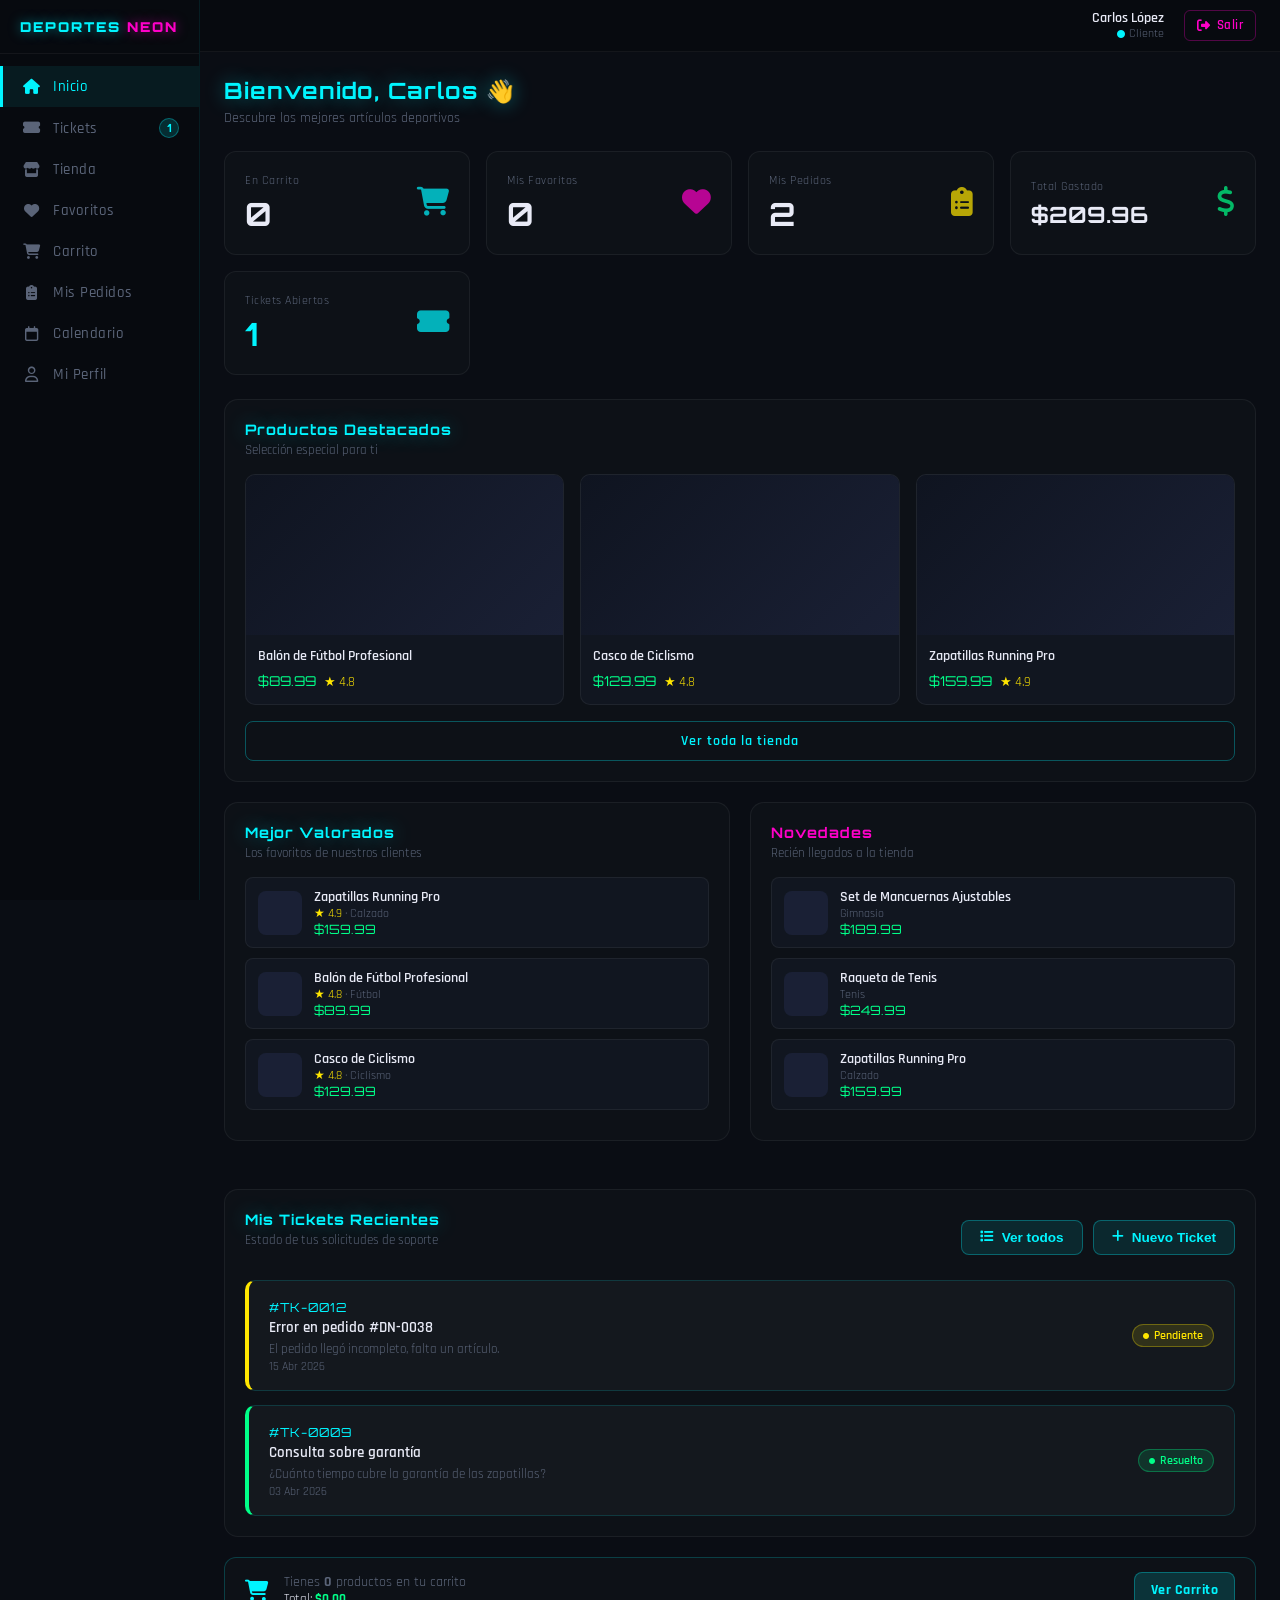
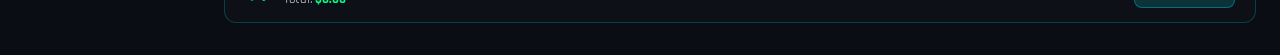
==== dashboard-cliente.html @ 3ea220ef "Initial commit" ====
<!DOCTYPE html>
<html lang="es">
<head>
  <meta charset="UTF-8">
  <meta name="viewport" content="width=device-width, initial-scale=1.0">
  <title>Deportes Neon — Mi Cuenta</title>
  <link rel="icon" href="data:image/svg+xml,<svg xmlns='http://www.w3.org/2000/svg' viewBox='0 0 100 100'><text y='0.9em' font-size='90'>🏋️</text></svg>">
  <link rel="stylesheet" href="https://cdnjs.cloudflare.com/ajax/libs/font-awesome/6.5.0/css/all.min.css">
  <link rel="stylesheet" href="assets/styles.css">
  <link rel="stylesheet" href="assets/styles-extra.css">
</head>
<body class="dash-body">

  <aside class="sidebar" id="sidebar">
    <div class="sidebar-logo"><span class="logo-dep">DEPORTES</span> <span class="logo-neon">NEON</span></div>
    <nav class="sidebar-nav">
      <a href="#" class="nav-item active" data-page="inicio" onclick="navigate('inicio',this)"><i class="fa-solid fa-house"></i><span>Inicio</span></a>
      <a href="#" class="nav-item" data-page="tickets" onclick="navigate('tickets',this)"><i class="fa-solid fa-ticket-simple"></i><span>Tickets</span><span class="badge badge-cyan" id="badge-tickets">2</span></a>
      <a href="#" class="nav-item" data-page="tienda" onclick="navigate('tienda',this)"><i class="fa-solid fa-store"></i><span>Tienda</span></a>
      <a href="#" class="nav-item" data-page="favoritos" onclick="navigate('favoritos',this)"><i class="fa-solid fa-heart"></i><span>Favoritos</span><span class="badge badge-magenta" id="badge-fav">0</span></a>
      <a href="#" class="nav-item" data-page="carrito" onclick="navigate('carrito',this)"><i class="fa-solid fa-cart-shopping"></i><span>Carrito</span><span class="badge badge-cyan" id="badge-cart">0</span></a>
      <a href="#" class="nav-item" data-page="pedidos" onclick="navigate('pedidos',this)"><i class="fa-solid fa-clipboard-list"></i><span>Mis Pedidos</span></a>
      <a href="#" class="nav-item" data-page="calendario" onclick="navigate('calendario',this)"><i class="fa-regular fa-calendar"></i><span>Calendario</span></a>
      <a href="#" class="nav-item" data-page="perfil" onclick="navigate('perfil',this)"><i class="fa-regular fa-user"></i><span>Mi Perfil</span></a>
    </nav>
  </aside>

  <div class="main-wrap">
    <header class="topbar">
      <div class="topbar-left"><span class="sidebar-logo mobile-logo"><span class="logo-dep">DEPORTES</span> <span class="logo-neon">NEON</span></span></div>
      <div class="topbar-right">
        <div class="user-info"><span class="user-name">Carlos López</span><span class="user-role"><i class="fa-solid fa-circle" style="color:var(--cyan);font-size:8px;margin-right:4px;"></i>Cliente</span></div>
        <a href="index.html" class="btn-logout" title="Salir"><i class="fa-solid fa-right-from-bracket"></i> Salir</a>
      </div>
    </header>

    <main class="page-content">

      <!-- ══ INICIO ══ -->
      <section class="page active" id="page-inicio">
        <div class="page-header">
          <div><h1 class="page-title neon-cyan">Bienvenido, Carlos 👋</h1><p class="page-sub">Descubre los mejores artículos deportivos</p></div>
        </div>
        <div class="stats-grid">
          <div class="stat-card"><div><p class="stat-label">En Carrito</p><p class="stat-value" id="stat-carrito">0</p></div><div class="stat-icon" style="color:var(--cyan)"><i class="fa-solid fa-cart-shopping"></i></div></div>
          <div class="stat-card"><div><p class="stat-label">Mis Favoritos</p><p class="stat-value" id="stat-favs">0</p></div><div class="stat-icon" style="color:var(--magenta)"><i class="fa-solid fa-heart"></i></div></div>
          <div class="stat-card"><div><p class="stat-label">Mis Pedidos</p><p class="stat-value" id="stat-pedidos">2</p></div><div class="stat-icon" style="color:var(--yellow)"><i class="fa-solid fa-clipboard-list"></i></div></div>
          <div class="stat-card"><div><p class="stat-label">Total Gastado</p><p class="stat-value" style="font-size:1.4rem" id="stat-gastado">$0</p></div><div class="stat-icon" style="color:var(--green)"><i class="fa-solid fa-dollar-sign"></i></div></div>
          <div class="stat-card"><div><p class="stat-label">Tickets Abiertos</p><p class="stat-value stat-ticket" id="stat-tickets">2</p></div><div class="stat-icon" style="color:var(--cyan)"><i class="fa-solid fa-ticket-simple"></i></div></div>
        </div>
        <div class="section-block">
          <h2 class="section-title neon-cyan">Productos Destacados</h2><p class="section-sub">Selección especial para ti</p>
          <div class="featured-grid" id="featured-grid"></div>
          <button class="btn-ver-todos" onclick="navigate('tienda',document.querySelector('[data-page=tienda]'))">Ver toda la tienda</button>
        </div>
        <div class="two-col-grid">
          <div class="section-block"><h2 class="section-title neon-cyan">Mejor Valorados</h2><p class="section-sub">Los favoritos de nuestros clientes</p><div class="top-list" id="top-rated-list"></div></div>
          <div class="section-block"><h2 class="section-title" style="color:var(--magenta)">Novedades</h2><p class="section-sub">Recién llegados a la tienda</p><div id="novedades-list"></div></div>
        </div>
        <!-- Tickets en inicio -->
        <div class="section-block tickets-section">
          <div style="display:flex;align-items:center;justify-content:space-between;flex-wrap:wrap;gap:12px;margin-bottom:14px">
            <div><h2 class="section-title neon-cyan" style="margin-bottom:4px">Mis Tickets Recientes</h2><p class="section-sub">Estado de tus solicitudes de soporte</p></div>
            <div style="display:flex;gap:10px">
              <button class="btn-new-ticket" onclick="navigate('tickets',document.querySelector('[data-page=tickets]'))"><i class="fa-solid fa-list"></i> Ver todos</button>
              <button class="btn-new-ticket" onclick="abrirNuevoTicket()"><i class="fa-solid fa-plus"></i> Nuevo Ticket</button>
            </div>
          </div>
          <div class="ticket-list" id="inicio-tickets"></div>
        </div>
        <div class="cart-bar" id="cart-bar" onclick="navigate('carrito',document.querySelector('[data-page=carrito]'))">
          <i class="fa-solid fa-cart-shopping" style="color:var(--cyan);font-size:1.3rem;"></i>
          <div><span class="cart-bar-msg">Tienes <strong id="cart-bar-count">0</strong> productos en tu carrito</span><span class="cart-bar-total">Total: <strong id="cart-bar-total" style="color:var(--green)">$0.00</strong></span></div>
          <button class="btn-sm btn-cyan" style="margin-left:auto">Ver Carrito</button>
        </div>
      </section>

      <!-- ══ TICKETS ══ -->
      <section class="page" id="page-tickets">
        <div class="page-header">
          <div><h1 class="page-title neon-cyan">Mis Tickets</h1><p class="page-sub">Solicitudes de soporte y ayuda</p></div>
          <button class="btn-new-ticket" onclick="abrirNuevoTicket()"><i class="fa-solid fa-plus"></i> Nuevo Ticket</button>
        </div>
        <div class="ticket-list" id="tickets-list"></div>
      </section>

      <!-- ══ TIENDA ══ -->
      <section class="page" id="page-tienda">
        <div class="page-header"><div><h1 class="page-title neon-cyan">Tienda</h1><p class="page-sub">Explora nuestro catálogo completo</p></div></div>
        <div class="filters-row">
          <div class="search-wrap"><i class="fa-solid fa-magnifying-glass"></i><input type="text" id="search-input" placeholder="Buscar productos..." oninput="filterProductos()"></div>
          <div class="custom-select-wrap"><i class="fa-solid fa-filter"></i>
            <select id="cat-filter" onchange="filterProductos()">
              <option value="">Todas las categorías</option>
              <option>Fútbol</option><option>Calzado</option><option>Baloncesto</option><option>Tenis</option><option>Yoga y Fitness</option><option>Ciclismo</option><option>Natación</option><option>Gimnasio</option>
            </select>
          </div>
          <div class="custom-select-wrap">
            <select id="sort-filter" onchange="filterProductos()">
              <option value="nombre">Nombre</option><option value="precio-asc">Precio: Menor a Mayor</option><option value="precio-desc">Precio: Mayor a Menor</option><option value="rating">Mejor Valorados</option>
            </select>
          </div>
        </div>
        <div class="filters-advanced">
          <div class="filter-group"><label>TIPO</label><select id="tipo-filter" onchange="filterProductos()"><option value="">Compra y Alquiler</option><option value="compra">Solo Compra</option><option value="alquiler">Solo Alquiler</option></select></div>
          <div class="filter-group"><label>ESTADO</label><select id="estado-filter" onchange="filterProductos()"><option value="">Todos los estados</option><option value="activo">Activo</option><option value="en-uso">En uso</option><option value="desuso">Desuso</option></select></div>
          <div class="filter-group"><label>FECHA DESDE</label><input type="date" id="fecha-desde" onchange="filterProductos()"></div>
          <div class="filter-group"><label>FECHA HASTA</label><input type="date" id="fecha-hasta" onchange="filterProductos()"></div>
          <button class="filter-reset" onclick="resetFiltros()"><i class="fa-solid fa-rotate-left"></i> Limpiar</button>
        </div>
        <div class="products-grid" id="products-grid"></div>
      </section>

      <!-- ══ FAVORITOS ══ -->
      <section class="page" id="page-favoritos">
        <div class="page-header"><div><h1 class="page-title" style="color:var(--magenta)">Mis Favoritos</h1><p class="page-sub">Productos que guardaste para después</p></div></div>
        <div class="products-grid" id="favorites-grid"></div>
        <div class="empty-state" id="empty-fav" style="display:none">
          <i class="fa-regular fa-heart" style="font-size:3rem;color:var(--magenta);margin-bottom:16px;"></i><p>No tienes productos en favoritos</p>
          <button class="btn-sm btn-magenta" style="margin-top:20px" onclick="navigate('tienda',document.querySelector('[data-page=tienda]'))">Explorar Tienda</button>
        </div>
        <div class="favs-total-bar" id="favs-total-bar" style="display:none">
          <div class="favs-total-item"><p class="lbl">Total de favoritos</p><p class="val" id="favs-count">0</p></div>
          <div class="favs-total-item" style="text-align:right"><p class="lbl">Valor total</p><p class="val money" id="favs-valor">$0.00</p></div>
        </div>
      </section>

      <!-- ══ CARRITO ══ -->
      <section class="page" id="page-carrito">
        <div class="page-header">
          <div><h1 class="page-title neon-cyan">Carrito de Compras</h1><p class="page-sub" id="carrito-subtitle"></p></div>
          <button class="btn-sm btn-danger" onclick="clearCart()"><i class="fa-solid fa-trash"></i> Vaciar Carrito</button>
        </div>
        <div class="cart-layout" id="carrito-wrap" style="display:none">
          <div class="cart-col-left" id="cart-col-left"></div>
          <div class="cart-col-right" id="cart-col-right"></div>
        </div>
        <div class="empty-state" id="empty-cart">
          <i class="fa-solid fa-cart-shopping" style="font-size:3rem;color:var(--cyan);margin-bottom:16px;"></i><p>Tu carrito está vacío</p>
          <button class="btn-sm btn-cyan" style="margin-top:20px" onclick="navigate('tienda',document.querySelector('[data-page=tienda]'))">Ir a la Tienda</button>
        </div>
      </section>

      <!-- ══ PEDIDOS ══ -->
      <section class="page" id="page-pedidos">
        <div class="page-header"><div><h1 class="page-title" style="color:var(--yellow)">Mis Pedidos</h1><p class="page-sub">Historial y seguimiento de tus compras</p></div></div>
        <div id="orders-list"></div>
      </section>

      <!-- ══ CALENDARIO ══ -->
      <section class="page" id="page-calendario">
        <div class="page-header">
          <div><h1 class="page-title neon-cyan">Calendario de Eventos</h1><p class="page-sub">Planifica y organiza tus eventos</p></div>
          <button class="btn-new-event" onclick="openModal('modal-nuevo-evento')"><i class="fa-solid fa-plus"></i> Nuevo Evento</button>
        </div>
        <div class="calendar-layout">
          <div class="calendar-main" id="calendar-main-wrap"></div>
          <div class="calendar-panel">
            <p class="calendar-panel-title">Próximos Eventos</p>
            <p class="calendar-panel-sub">Eventos programados</p>
            <div id="eventos-list"></div>
          </div>
        </div>
      </section>

      <!-- ══ PERFIL ══ -->
      <section class="page" id="page-perfil">
        <div class="page-header"><div><h1 class="page-title" style="color:var(--magenta)">Mi Perfil</h1><p class="page-sub">Gestiona tu información personal</p></div></div>
        <div class="profile-card-v2" id="perfil-card"></div>
        <!-- Stats ocultos para compatibilidad -->
        <span id="p-fav" style="display:none">0</span>
        <span id="p-cart" style="display:none">0</span>
        <span id="p-pedidos" style="display:none">0</span>
      </section>

    </main>
  </div>

  <!-- ═══ MODAL: NUEVO TICKET ═══ -->
  <div class="modal-overlay" id="modal-nuevo-ticket" onclick="closeModalOutside(event,'modal-nuevo-ticket')">
    <div class="modal">
      <button class="modal-close" onclick="closeModal('modal-nuevo-ticket')">×</button>
      <h2 class="modal-title">Nuevo Ticket de Soporte</h2>
      <p class="modal-sub">Describe tu problema o consulta</p>
      <div class="form-group" style="margin-top:16px"><label>Asunto</label><input type="text" id="tk-asunto" class="modal-input" placeholder="Ej: Problema con mi pedido"></div>
      <div class="form-group"><label>Descripción</label><textarea id="tk-desc" class="modal-input" rows="4" placeholder="Describe con detalle tu consulta..."></textarea></div>
      <div class="modal-footer">
        <button class="btn-sm btn-ghost" onclick="closeModal('modal-nuevo-ticket')">Cancelar</button>
        <button class="btn-sm btn-cyan" onclick="crearTicket()"><i class="fa-solid fa-paper-plane"></i> Enviar</button>
      </div>
    </div>
  </div>

  <!-- ═══ MODAL: NUEVO EVENTO ═══ -->
  <div class="modal-overlay" id="modal-nuevo-evento" onclick="closeModalOutside(event,'modal-nuevo-evento')">
    <div class="modal">
      <button class="modal-close" onclick="closeModal('modal-nuevo-evento')">×</button>
      <h2 class="modal-title" style="color:var(--yellow)">Nuevo Evento</h2>
      <p class="modal-sub">Crea un nuevo evento en el calendario</p>
      <div class="form-group" style="margin-top:16px"><label>Título</label><input type="text" id="ev-titulo" class="modal-input" placeholder="Nombre del evento"></div>
      <div class="form-group"><label>Descripción</label><textarea id="ev-desc" class="modal-input" rows="3" placeholder="Detalles opcionales..."></textarea></div>
      <div class="modal-grid-2">
        <div class="form-group"><label>Fecha y Hora</label><input type="datetime-local" id="ev-fecha" class="modal-input"></div>
        <div class="form-group"><label>Tipo</label>
          <select id="ev-tipo" class="modal-input">
            <option value="Evento">Evento</option>
            <option value="Reunión">Reunión</option>
            <option value="Tarea">Tarea</option>
            <option value="Recordatorio">Recordatorio</option>
          </select>
        </div>
      </div>
      <div class="modal-footer">
        <button class="btn-sm btn-ghost" onclick="closeModal('modal-nuevo-evento')">Cancelar</button>
        <button class="btn-sm btn-yellow" onclick="crearEvento()"><i class="fa-solid fa-calendar-plus"></i> Crear</button>
      </div>
    </div>
  </div>

  <!-- ═══ MODAL: AVATAR ═══ -->
  <div class="modal-overlay" id="modal-avatar" onclick="closeModalOutside(event,'modal-avatar')">
    <div class="modal">
      <button class="modal-close" onclick="closeModal('modal-avatar')">×</button>
      <h2 class="modal-title">Cambiar Avatar</h2><p class="modal-sub">Sube una imagen o usa una URL</p>
      <div class="avatar-modal-tabs" style="margin-top:16px">
        <button class="avatar-tab active" data-tab="file">Subir archivo</button>
        <button class="avatar-tab" data-tab="url">URL de imagen</button>
      </div>
      <div id="tab-file" class="avatar-tab-content active">
        <div class="avatar-drop-zone" id="avatar-drop-zone"><i class="fa-solid fa-cloud-arrow-up"></i><p>Arrastra una imagen aquí o haz clic para seleccionar</p><p style="font-size:0.75rem;margin-top:6px;color:var(--text-muted)">PNG, JPG, WEBP — máx. 5 MB</p></div>
        <input type="file" id="avatar-file-input" accept="image/*" style="display:none">
      </div>
      <div id="tab-url" class="avatar-tab-content">
        <div class="form-group"><label>URL de la imagen</label><input type="url" id="avatar-url-input" class="modal-input" placeholder="https://ejemplo.com/avatar.jpg"></div>
        <button class="btn-sm btn-ghost" style="margin-top:6px" onclick="previewAvatarUrl()"><i class="fa-solid fa-eye"></i> Previsualizar</button>
      </div>
      <div class="avatar-preview-wrap" id="avatar-preview-wrap" style="display:none;margin-top:16px"></div>
      <div class="modal-footer">
        <button class="btn-sm btn-ghost" onclick="closeModal('modal-avatar')">Cancelar</button>
        <button class="btn-sm btn-cyan" onclick="guardarAvatar()"><i class="fa-solid fa-check"></i> Guardar Avatar</button>
      </div>
    </div>
  </div>

  <div id="neonAlert" class="neon-alert" style="display:none"></div>
  <script src="assets/cliente.js"></script>
</body>
</html>
---- assets/styles.css ----
/*
 * ============================================================
 * DEPORTES NEON — Estilos Unificados (Auth + Cliente Dashboard)
 * ============================================================
 *
 * CREDENCIALES DE PRUEBA
 * ─────────────────────────────────────────
 * Usuario Cliente:
 *   Email:      cliente@deportesneon.com
 *   Contraseña: cliente123
 *
 * Usuario Admin (acceso completo):
 *   Email:      admin@deportesneon.com
 *   Contraseña: admin123
 * ─────────────────────────────────────────
 */

@import url('https://fonts.googleapis.com/css2?family=Orbitron:wght@400;700;900&family=Rajdhani:wght@300;400;500;600;700&display=swap');

/* ===================== VARIABLES ===================== */
:root {
  --cyan:       #00f5ff;
  --magenta:    #ff00c8;
  --yellow:     #ffe600;
  --green:      #00ff88;
  --dark-bg:    #0a0d14;
  --sidebar-bg: #070a0f;
  --card-bg:    #0d1117;
  --card-border: rgba(255,255,255,0.06);
  --input-bg:   #111620;
  --border-glow: rgba(0,245,255,0.3);
  --text-primary: #e8eaf6;
  --text-muted:   #5a6478;
  --sidebar-w:  200px;
  --topbar-h:   52px;
}

* { margin:0; padding:0; box-sizing:border-box; }

/* ===================== AUTH PAGES (body centrado) ===================== */
body.auth-body {
  min-height: 100vh;
  background: var(--dark-bg);
  font-family: 'Rajdhani', sans-serif;
  display: flex;
  align-items: center;
  justify-content: center;
  overflow: hidden;
  position: relative;
}

body.auth-body::before {
  content: '';
  position: fixed;
  top: -50%; left: -50%;
  width: 200%; height: 200%;
  background:
    radial-gradient(ellipse at 20% 30%, rgba(0,245,255,0.08) 0%, transparent 50%),
    radial-gradient(ellipse at 80% 70%, rgba(255,0,200,0.07) 0%, transparent 50%),
    radial-gradient(ellipse at 50% 50%, rgba(0,255,136,0.04) 0%, transparent 60%);
  animation: bgPulse 8s ease-in-out infinite alternate;
  pointer-events: none;
  z-index: 0;
}

body.auth-body::after {
  content: '';
  position: fixed;
  inset: 0;
  background-image:
    linear-gradient(rgba(0,245,255,0.03) 1px, transparent 1px),
    linear-gradient(90deg, rgba(0,245,255,0.03) 1px, transparent 1px);
  background-size: 60px 60px;
  pointer-events: none;
  z-index: 0;
}

@keyframes bgPulse {
  0%   { transform: scale(1) rotate(0deg); }
  100% { transform: scale(1.1) rotate(3deg); }
}

/* Auth Card */
.card {
  position: relative;
  z-index: 1;
  background: var(--card-bg);
  border-radius: 20px;
  padding: 48px 44px;
  width: 100%;
  max-width: 460px;
  border: 1px solid rgba(0,245,255,0.2);
  box-shadow:
    0 0 40px rgba(0,245,255,0.08),
    0 0 80px rgba(255,0,200,0.05),
    inset 0 1px 0 rgba(255,255,255,0.05);
  animation: cardAppear 0.6s cubic-bezier(0.34,1.56,0.64,1) both;
}

@keyframes cardAppear {
  from { opacity:0; transform:translateY(30px) scale(0.95); }
  to   { opacity:1; transform:translateY(0) scale(1); }
}

.card::before {
  content:''; position:absolute;
  top:-1px; left:-1px;
  width:20px; height:20px;
  border-top:2px solid var(--cyan);
  border-left:2px solid var(--cyan);
  border-radius:20px 0 0 0;
}
.card::after {
  content:''; position:absolute;
  bottom:-1px; right:-1px;
  width:20px; height:20px;
  border-bottom:2px solid var(--magenta);
  border-right:2px solid var(--magenta);
  border-radius:0 0 20px 0;
}

/* Logo Auth */
.logo { text-align:center; margin-bottom:8px; }
.logo h1 {
  font-family:'Orbitron',monospace;
  font-size:2rem; font-weight:900;
  letter-spacing:4px; line-height:1;
}
.logo h1 .word1 { color:var(--cyan);    text-shadow:0 0 20px rgba(0,245,255,0.6), 0 0 40px rgba(0,245,255,0.3); }
.logo h1 .word2 { color:var(--magenta); text-shadow:0 0 20px rgba(255,0,200,0.6), 0 0 40px rgba(255,0,200,0.3); }
.logo-sub { color:var(--text-muted); font-size:0.85rem; letter-spacing:1px; margin-top:8px; font-weight:300; }

.divider {
  width:60px; height:2px;
  background:linear-gradient(90deg, var(--cyan), var(--magenta));
  margin:20px auto; border-radius:2px;
}

/* Recovery title */
.recovery-title {
  font-family:'Orbitron',monospace;
  font-size:1.5rem; font-weight:900;
  letter-spacing:3px; text-align:center; margin-bottom:4px;
}
.recovery-title .word1 { color:var(--yellow); text-shadow:0 0 20px rgba(255,230,0,0.5); }
.recovery-title .word2 { color:var(--magenta); text-shadow:0 0 20px rgba(255,0,200,0.5); }

/* ===================== FORMULARIOS AUTH ===================== */
.form-group {
  margin-bottom:20px;
  animation: slideUp 0.5s ease both;
}
.form-group:nth-child(1) { animation-delay:0.1s; }
.form-group:nth-child(2) { animation-delay:0.15s; }
.form-group:nth-child(3) { animation-delay:0.2s; }
.form-group:nth-child(4) { animation-delay:0.25s; }

@keyframes slideUp {
  from { opacity:0; transform:translateY(15px); }
  to   { opacity:1; transform:translateY(0); }
}

.form-group label {
  display:block; font-size:0.82rem; font-weight:600;
  letter-spacing:1.5px; text-transform:uppercase; margin-bottom:8px;
}
.label-cyan    { color:var(--cyan); }
.label-magenta { color:var(--magenta); }
.label-yellow  { color:var(--yellow); }

.input-wrapper { position:relative; display:flex; align-items:center; }
.input-icon {
  position:absolute; left:14px;
  color:var(--text-muted); font-size:1rem;
  pointer-events:none; transition:color 0.3s; z-index:1;
}
.form-input {
  width:100%;
  background:var(--input-bg);
  border:1px solid rgba(255,255,255,0.08);
  border-radius:10px;
  padding:13px 16px 13px 44px;
  color:var(--text-primary);
  font-family:'Rajdhani',sans-serif;
  font-size:1rem; font-weight:400; letter-spacing:0.5px;
  outline:none; transition:all 0.3s ease;
}
.form-input::placeholder { color:var(--text-muted); font-weight:300; }
.form-input:focus {
  border-color:var(--cyan);
  box-shadow:0 0 0 3px rgba(0,245,255,0.1), inset 0 0 20px rgba(0,245,255,0.03);
}
.form-input:focus ~ .input-icon,
.input-wrapper:focus-within .input-icon { color:var(--cyan); }

.focus-magenta .form-input:focus {
  border-color:var(--magenta);
  box-shadow:0 0 0 3px rgba(255,0,200,0.1);
}
.focus-magenta .input-wrapper:focus-within .input-icon { color:var(--magenta); }

.forgot-link {
  display:block; text-align:right;
  margin-top:-12px; margin-bottom:24px;
  color:var(--cyan); font-size:0.82rem;
  text-decoration:none; letter-spacing:0.5px;
  transition:all 0.3s; font-weight:600;
}
.forgot-link:hover { color:#fff; text-shadow:0 0 10px var(--cyan); }

/* Botones primarios auth */
.btn-primary {
  width:100%; padding:14px; border:none; border-radius:10px;
  font-family:'Orbitron',monospace; font-size:0.9rem; font-weight:700;
  letter-spacing:2px; cursor:pointer; transition:all 0.3s ease;
  position:relative; overflow:hidden;
}
.btn-primary::before {
  content:''; position:absolute; inset:0;
  background:rgba(255,255,255,0.1); opacity:0; transition:opacity 0.3s;
}
.btn-primary:hover::before { opacity:1; }
.btn-primary:active { transform:scale(0.98); }

.btn-cyan-full {
  background:linear-gradient(135deg, #00e676, var(--cyan));
  color:#0a0d14;
  box-shadow:0 4px 20px rgba(0,245,255,0.3);
}
.btn-cyan-full:hover {
  box-shadow:0 6px 30px rgba(0,245,255,0.5);
  transform:translateY(-1px);
}
.btn-magenta-full {
  background:linear-gradient(135deg, var(--magenta), var(--cyan));
  color:#fff;
  box-shadow:0 4px 20px rgba(255,0,200,0.3);
}
.btn-magenta-full:hover {
  box-shadow:0 6px 30px rgba(255,0,200,0.5);
  transform:translateY(-1px);
}
.btn-yellow-full {
  background:linear-gradient(135deg, var(--yellow), var(--magenta));
  color:#0a0d14;
  box-shadow:0 4px 20px rgba(255,230,0,0.3);
}

.footer-link {
  text-align:center; margin-top:24px;
  color:var(--text-muted); font-size:0.88rem; letter-spacing:0.5px;
}
.footer-link a { color:var(--cyan); text-decoration:none; font-weight:600; transition:all 0.3s; }
.footer-link a:hover { color:#fff; text-shadow:0 0 10px var(--cyan); }
.footer-link a.link-magenta { color:var(--magenta); }
.footer-link a.link-magenta:hover { text-shadow:0 0 10px var(--magenta); }

.back-link {
  display:flex; align-items:center; justify-content:center;
  gap:8px; margin-top:24px;
  color:var(--text-muted); font-size:0.88rem;
  text-decoration:none; letter-spacing:0.5px; transition:all 0.3s;
}
.back-link:hover { color:var(--text-primary); }

/* Success box */
.success-box {
  display:none; flex-direction:column;
  align-items:center; text-align:center;
  padding:20px 0;
  animation:slideUp 0.5s ease both;
}
.success-box.show { display:flex; }
.success-icon {
  width:72px; height:72px; border-radius:50%;
  background:linear-gradient(135deg, rgba(0,255,136,0.2), rgba(0,245,255,0.2));
  border:2px solid var(--green);
  display:flex; align-items:center; justify-content:center;
  font-size:2rem; margin-bottom:20px;
  box-shadow:0 0 30px rgba(0,255,136,0.3);
  animation:pulsate 2s ease-in-out infinite;
}
@keyframes pulsate {
  0%,100% { box-shadow:0 0 20px rgba(0,255,136,0.3); }
  50%      { box-shadow:0 0 40px rgba(0,255,136,0.6); }
}
.success-title {
  font-family:'Orbitron',monospace; font-size:1.1rem; font-weight:700;
  color:var(--green); letter-spacing:2px; margin-bottom:12px;
  text-shadow:0 0 15px rgba(0,255,136,0.5);
}
.success-desc  { color:var(--text-muted); font-size:0.92rem; line-height:1.6; max-width:300px; }
.success-email { color:var(--cyan); font-weight:600; }

/* Partículas */
.particles { position:fixed; inset:0; pointer-events:none; z-index:0; overflow:hidden; }
.particle {
  position:absolute; width:2px; height:2px;
  border-radius:50%; animation:floatUp linear infinite; opacity:0;
}
@keyframes floatUp {
  0%   { transform:translateY(100vh) translateX(0); opacity:0; }
  10%  { opacity:1; }
  90%  { opacity:0.5; }
  100% { transform:translateY(-20px) translateX(40px); opacity:0; }
}

/* ===================== DASHBOARD BODY ===================== */
body.dash-body {
  font-family:'Rajdhani',sans-serif;
  background:var(--dark-bg);
  color:var(--text-primary);
  min-height:100vh;
  display:flex;
}

/* ===================== SIDEBAR ===================== */
.sidebar {
  width:var(--sidebar-w);
  min-height:100vh;
  background:var(--sidebar-bg);
  border-right:1px solid rgba(0,245,255,0.08);
  display:flex; flex-direction:column;
  position:fixed; top:0; left:0; bottom:0;
  z-index:100;
}

.sidebar-logo {
  padding:18px 20px;
  font-family:'Orbitron',monospace;
  font-size:0.85rem; font-weight:900; letter-spacing:2px;
  border-bottom:1px solid rgba(255,255,255,0.05);
}
.logo-dep  { color:var(--cyan);    text-shadow:0 0 12px rgba(0,245,255,0.5); }
.logo-neon { color:var(--magenta); text-shadow:0 0 12px rgba(255,0,200,0.5); }

.sidebar-nav { padding:12px 0; flex:1; }

.nav-item {
  display:flex; align-items:center; gap:12px;
  padding:11px 20px;
  color:var(--text-muted); text-decoration:none;
  font-size:0.92rem; font-weight:500; letter-spacing:0.5px;
  border-left:3px solid transparent;
  transition:all 0.25s ease; position:relative;
}
.nav-item i { width:18px; text-align:center; font-size:0.95rem; flex-shrink:0; }
.nav-item:hover { color:var(--text-primary); background:rgba(255,255,255,0.03); }
.nav-item.active {
  color:var(--cyan);
  background:rgba(0,245,255,0.07);
  border-left-color:var(--cyan);
}
.nav-item.active i { color:var(--cyan); }

.badge {
  margin-left:auto; border-radius:20px;
  padding:2px 7px; font-size:0.7rem; font-weight:700;
  font-family:'Orbitron',monospace;
}
.badge-cyan    { background:rgba(0,245,255,0.15);  color:var(--cyan);    border:1px solid rgba(0,245,255,0.3); }
.badge-magenta { background:rgba(255,0,200,0.15);  color:var(--magenta); border:1px solid rgba(255,0,200,0.3); }

/* ===================== MAIN WRAP ===================== */
.main-wrap {
  margin-left:var(--sidebar-w);
  flex:1; display:flex; flex-direction:column; min-height:100vh;
}

/* ===================== TOPBAR ===================== */
.topbar {
  height:var(--topbar-h);
  background:var(--sidebar-bg);
  border-bottom:1px solid rgba(255,255,255,0.05);
  display:flex; align-items:center; justify-content:space-between;
  padding:0 24px;
  position:sticky; top:0; z-index:90;
}
.topbar-left .mobile-logo { display:none; }
.topbar-right { display:flex; align-items:center; gap:20px; }
.user-info { text-align:right; line-height:1.3; }
.user-name { display:block; font-size:0.88rem; font-weight:600; color:var(--text-primary); }
.user-role { display:block; font-size:0.72rem; color:var(--text-muted); }
.btn-logout {
  display:flex; align-items:center; gap:6px;
  color:var(--magenta); font-size:0.82rem; font-weight:600;
  text-decoration:none; letter-spacing:0.5px;
  padding:6px 12px; border-radius:6px;
  border:1px solid rgba(255,0,200,0.3);
  transition:all 0.25s;
}
.btn-logout:hover { background:rgba(255,0,200,0.1); color:#fff; }

/* ===================== PAGE CONTENT ===================== */
.page-content { padding:24px; flex:1; }
.page { display:none; animation:fadeSlide 0.35s ease; }
.page.active { display:block; }
@keyframes fadeSlide {
  from { opacity:0; transform:translateY(12px); }
  to   { opacity:1; transform:translateY(0); }
}

.page-header {
  display:flex; align-items:flex-start; justify-content:space-between;
  margin-bottom:24px; flex-wrap:wrap; gap:12px;
}
.page-title {
  font-family:'Orbitron',monospace;
  font-size:1.4rem; font-weight:700; letter-spacing:1px;
  color:var(--cyan);
}
.page-sub { color:var(--text-muted); font-size:0.85rem; margin-top:4px; }
.neon-cyan    { color:var(--cyan);    text-shadow:0 0 20px rgba(0,245,255,0.4); }
.neon-green   { color:var(--green);   text-shadow:0 0 20px rgba(0,255,136,0.4); }
.neon-magenta { color:var(--magenta); text-shadow:0 0 20px rgba(255,0,200,0.4); }
.neon-yellow  { color:var(--yellow);  text-shadow:0 0 20px rgba(255,230,0,0.4); }

/* ===================== STATS GRID ===================== */
.stats-grid {
  display:grid; grid-template-columns:repeat(4,1fr);
  gap:16px; margin-bottom:24px;
}
.stat-card {
  background:var(--card-bg); border:1px solid var(--card-border);
  border-radius:12px; padding:20px;
  display:flex; align-items:center; justify-content:space-between;
  transition:border-color 0.3s, box-shadow 0.3s;
}
.stat-card:hover { border-color:rgba(0,245,255,0.2); box-shadow:0 0 20px rgba(0,245,255,0.05); }
.stat-label { font-size:0.78rem; color:var(--text-muted); letter-spacing:0.5px; margin-bottom:6px; }
.stat-value { font-family:'Orbitron',monospace; font-size:2rem; font-weight:700; color:var(--text-primary); }
.stat-icon  { font-size:1.8rem; opacity:0.7; }

/* ===================== SECTION BLOCKS ===================== */
.section-block {
  background:var(--card-bg); border:1px solid var(--card-border);
  border-radius:14px; padding:20px; margin-bottom:20px;
}
.section-title {
  font-family:'Orbitron',monospace; font-size:0.9rem;
  font-weight:700; letter-spacing:1px; margin-bottom:4px;
  color:var(--cyan);
}
.section-sub { color:var(--text-muted); font-size:0.8rem; margin-bottom:16px; }

/* Featured grid */
.featured-grid {
  display:grid; grid-template-columns:repeat(3,1fr);
  gap:16px; margin-bottom:16px;
}
.featured-card {
  border-radius:10px; overflow:hidden;
  background:var(--input-bg); border:1px solid var(--card-border);
  cursor:pointer; transition:border-color 0.3s, transform 0.3s;
}
.featured-card:hover { border-color:rgba(0,245,255,0.3); transform:translateY(-3px); }
.featured-img {
  width:100%; height:160px; object-fit:cover;
  background:linear-gradient(135deg,#0f1420,#1a2035);
  display:flex; align-items:center; justify-content:center;
  color:var(--text-muted); font-size:2.5rem;
}
.featured-img img { width:100%; height:160px; object-fit:cover; display:block; }
.featured-body { padding:12px; }
.featured-name  { font-weight:600; font-size:0.9rem; margin-bottom:6px; }
.featured-price { color:var(--green); font-family:'Orbitron',monospace; font-size:0.85rem; }
.featured-rating{ color:var(--yellow); font-size:0.8rem; margin-left:8px; }

.btn-ver-todos {
  display:block; width:100%;
  padding:10px; background:transparent;
  border:1px solid rgba(0,245,255,0.3); border-radius:8px;
  color:var(--cyan); font-family:'Rajdhani',sans-serif;
  font-size:0.9rem; font-weight:600; letter-spacing:1px;
  cursor:pointer; transition:all 0.25s; text-align:center;
}
.btn-ver-todos:hover { background:rgba(0,245,255,0.08); box-shadow:0 0 15px rgba(0,245,255,0.15); }

.two-col-grid { display:grid; grid-template-columns:1fr 1fr; gap:20px; margin-bottom:20px; }

/* Top rated */
.top-item {
  display:flex; align-items:center; gap:12px;
  padding:10px 12px; border-radius:8px;
  border:1px solid var(--card-border); margin-bottom:10px;
  background:var(--input-bg); transition:border-color 0.2s;
}
.top-item:hover { border-color:rgba(0,245,255,0.2); }
.top-thumb {
  width:44px; height:44px; border-radius:8px; object-fit:cover;
  background:#1a2035; display:flex; align-items:center;
  justify-content:center; font-size:1.2rem; flex-shrink:0;
}
.top-thumb img { width:44px; height:44px; object-fit:cover; border-radius:8px; }
.top-name  { font-size:0.85rem; font-weight:600; }
.top-meta  { font-size:0.75rem; color:var(--text-muted); }
.top-price { color:var(--green); font-family:'Orbitron',monospace; font-size:0.8rem; }

/* Cart bar */
.cart-bar {
  display:flex; align-items:center; gap:16px;
  background:var(--card-bg); border:1px solid rgba(0,245,255,0.2);
  border-radius:12px; padding:14px 20px;
  cursor:pointer; transition:border-color 0.3s; margin-bottom:8px;
}
.cart-bar:hover { border-color:rgba(0,245,255,0.4); }
.cart-bar-msg   { display:block; font-size:0.88rem; color:var(--text-muted); }
.cart-bar-total { display:block; font-size:0.82rem; }

/* ===================== PRODUCTS PAGE ===================== */
.filters-row { display:flex; gap:12px; margin-bottom:20px; flex-wrap:wrap; }
.search-wrap { position:relative; flex:1; min-width:180px; }
.search-wrap i { position:absolute; left:12px; top:50%; transform:translateY(-50%); color:var(--text-muted); font-size:0.85rem; }
.search-wrap input {
  width:100%; padding:9px 12px 9px 34px;
  background:var(--input-bg); border:1px solid rgba(255,255,255,0.08);
  border-radius:8px; color:var(--text-primary);
  font-family:'Rajdhani',sans-serif; font-size:0.9rem;
  outline:none; transition:border-color 0.25s;
}
.search-wrap input:focus { border-color:var(--cyan); }
.search-wrap input::placeholder { color:var(--text-muted); }

.custom-select-wrap { position:relative; min-width:160px; }
.custom-select-wrap i { position:absolute; left:10px; top:50%; transform:translateY(-50%); color:var(--text-muted); font-size:0.8rem; z-index:1; pointer-events:none; }
.custom-select-wrap select {
  appearance:none; -webkit-appearance:none;
  width:100%; padding:9px 32px 9px 30px;
  background:var(--input-bg); border:1px solid rgba(255,255,255,0.08);
  border-radius:8px; color:var(--text-primary);
  font-family:'Rajdhani',sans-serif; font-size:0.88rem;
  outline:none; cursor:pointer; transition:border-color 0.25s;
}
.custom-select-wrap select:focus { border-color:var(--cyan); }

.products-grid {
  display:grid;
  grid-template-columns:repeat(auto-fill,minmax(220px,1fr));
  gap:18px;
}

.product-card {
  background:var(--card-bg); border:1px solid var(--card-border);
  border-radius:12px; overflow:hidden;
  transition:border-color 0.3s, transform 0.3s, box-shadow 0.3s;
  position:relative;
}
.product-card:hover {
  border-color:rgba(0,245,255,0.25); transform:translateY(-4px);
  box-shadow:0 8px 30px rgba(0,0,0,0.3);
}
.product-img-wrap {
  width:100%; height:180px; overflow:hidden; position:relative;
  background:linear-gradient(135deg,#0f1420,#1a2035);
  display:flex; align-items:center; justify-content:center;
  font-size:3rem; color:var(--text-muted);
}
.product-img-wrap img { width:100%; height:100%; object-fit:cover; display:block; }
.tag-featured {
  position:absolute; top:10px; right:10px;
  background:var(--cyan); color:#050708;
  font-size:0.65rem; font-weight:700;
  font-family:'Orbitron',monospace;
  padding:3px 8px; border-radius:4px; letter-spacing:0.5px;
}
.product-body { padding:14px; }
.product-name  { font-weight:700; font-size:0.92rem; margin-bottom:2px; }
.product-cat   { color:var(--text-muted); font-size:0.75rem; margin-bottom:8px; }
.product-desc  { color:var(--text-muted); font-size:0.78rem; line-height:1.4; margin-bottom:10px; min-height:36px; }
.product-price-row { display:flex; align-items:center; gap:8px; margin-bottom:4px; }
.product-price  { color:var(--green); font-family:'Orbitron',monospace; font-size:0.95rem; font-weight:700; }
.product-rating { color:var(--yellow); font-size:0.8rem; }
.product-stock  { color:var(--text-muted); font-size:0.75rem; margin-bottom:12px; }
.product-stock strong { color:var(--cyan); }

.product-actions { display:flex; gap:8px; align-items:center; }
.btn-agregar {
  flex:1; padding:8px 10px;
  background:var(--cyan); color:#050708;
  border:none; border-radius:7px;
  font-family:'Rajdhani',sans-serif; font-size:0.82rem; font-weight:700;
  cursor:pointer; transition:all 0.25s;
  display:flex; align-items:center; justify-content:center; gap:5px;
}
.btn-agregar:hover { background:#00d4e0; box-shadow:0 4px 15px rgba(0,245,255,0.3); }
.btn-icon {
  width:32px; height:32px; border-radius:7px;
  border:1px solid rgba(255,255,255,0.1);
  background:var(--input-bg); color:var(--text-muted);
  display:flex; align-items:center; justify-content:center;
  cursor:pointer; transition:all 0.25s; font-size:0.8rem; flex-shrink:0;
}
.btn-icon:hover { border-color:var(--cyan); color:var(--cyan); }
.btn-icon.fav-active { color:var(--magenta); border-color:rgba(255,0,200,0.4); }

/* ===================== CARRITO ===================== */
.cart-list { display:flex; flex-direction:column; gap:12px; margin-bottom:20px; }
.cart-item {
  background:var(--card-bg); border:1px solid var(--card-border);
  border-radius:12px; padding:14px 18px;
  display:flex; align-items:center; gap:16px;
}
.cart-item-img {
  width:64px; height:64px; border-radius:8px; object-fit:cover;
  background:#1a2035; display:flex; align-items:center;
  justify-content:center; font-size:1.5rem; flex-shrink:0;
}
.cart-item-img img { width:64px; height:64px; object-fit:cover; border-radius:8px; }
.cart-item-info  { flex:1; }
.cart-item-name  { font-weight:600; font-size:0.92rem; }
.cart-item-cat   { color:var(--text-muted); font-size:0.78rem; }
.cart-item-price { color:var(--green); font-family:'Orbitron',monospace; font-size:0.9rem; margin-top:4px; }

.qty-ctrl { display:flex; align-items:center; gap:8px; }
.qty-btn {
  width:28px; height:28px; border-radius:6px;
  background:var(--input-bg); border:1px solid rgba(255,255,255,0.1);
  color:var(--text-primary); cursor:pointer; transition:all 0.2s;
  display:flex; align-items:center; justify-content:center; font-size:1rem;
}
.qty-btn:hover { border-color:var(--cyan); color:var(--cyan); }
.qty-val { font-family:'Orbitron',monospace; font-size:0.85rem; min-width:24px; text-align:center; }

.cart-summary {
  background:var(--card-bg); border:1px solid rgba(0,245,255,0.2);
  border-radius:12px; padding:20px;
}
.cart-total-row { display:flex; justify-content:space-between; align-items:center; margin-bottom:8px; }
.cart-total-label { color:var(--text-muted); font-size:0.88rem; }
.cart-total-val { font-family:'Orbitron',monospace; font-size:1.2rem; color:var(--green); font-weight:700; }
.cart-btn-row { display:flex; gap:12px; margin-top:16px; }

/* ===================== PEDIDOS ===================== */
.order-card {
  background:var(--card-bg); border:1px solid var(--card-border);
  border-radius:12px; padding:20px; margin-bottom:16px;
}
.order-header { display:flex; justify-content:space-between; align-items:center; margin-bottom:12px; flex-wrap:wrap; gap:8px; }
.order-id { font-family:'Orbitron',monospace; font-size:0.85rem; color:var(--cyan); }
.order-date { color:var(--text-muted); font-size:0.8rem; }
.order-status {
  padding:4px 10px; border-radius:20px; font-size:0.72rem; font-weight:700;
  font-family:'Orbitron',monospace; letter-spacing:0.5px;
}
.status-delivered { background:rgba(0,255,136,0.15); color:var(--green); border:1px solid rgba(0,255,136,0.3); }
.status-transit   { background:rgba(0,245,255,0.15); color:var(--cyan);  border:1px solid rgba(0,245,255,0.3); }
.status-pending   { background:rgba(255,230,0,0.15);  color:var(--yellow);border:1px solid rgba(255,230,0,0.3); }

.order-items { color:var(--text-muted); font-size:0.82rem; margin-bottom:10px; }
.order-total { color:var(--green); font-family:'Orbitron',monospace; font-size:0.95rem; font-weight:700; }

/* ===================== CALENDARIO ===================== */
.calendar-wrap { background:var(--card-bg); border:1px solid var(--card-border); border-radius:14px; padding:24px; }
.cal-header { display:flex; align-items:center; justify-content:space-between; margin-bottom:20px; }
.cal-title { font-family:'Orbitron',monospace; font-size:1rem; font-weight:700; color:var(--cyan); }
.cal-nav-btn {
  background:var(--input-bg); border:1px solid rgba(255,255,255,0.1);
  color:var(--text-primary); width:32px; height:32px;
  border-radius:8px; cursor:pointer; transition:all 0.2s; font-size:0.9rem;
}
.cal-nav-btn:hover { border-color:var(--cyan); color:var(--cyan); }
.cal-grid { display:grid; grid-template-columns:repeat(7,1fr); gap:4px; }
.cal-day-header { text-align:center; font-size:0.72rem; font-weight:600; color:var(--text-muted); padding:6px 0; letter-spacing:0.5px; }
.cal-day {
  aspect-ratio:1; display:flex; align-items:center; justify-content:center;
  border-radius:8px; font-size:0.82rem; cursor:pointer;
  transition:all 0.2s; color:var(--text-muted);
}
.cal-day:hover { background:rgba(0,245,255,0.08); color:var(--text-primary); }
.cal-day.today { background:rgba(0,245,255,0.15); color:var(--cyan); font-weight:700; border:1px solid rgba(0,245,255,0.3); }
.cal-day.other-month { opacity:0.25; }

/* ===================== PERFIL ===================== */
.profile-card {
  background:var(--card-bg); border:1px solid var(--card-border);
  border-radius:16px; padding:32px; max-width:500px;
}
.profile-avatar {
  width:80px; height:80px; border-radius:50%;
  background:linear-gradient(135deg, rgba(0,245,255,0.15), rgba(255,0,200,0.15));
  border:2px solid rgba(0,245,255,0.3);
  display:flex; align-items:center; justify-content:center;
  font-size:2rem; color:var(--cyan); margin-bottom:16px;
}
.profile-info h2 { font-family:'Orbitron',monospace; font-size:1.2rem; margin-bottom:4px; }
.profile-stats {
  display:flex; gap:24px; margin-top:20px; padding-top:20px;
  border-top:1px solid rgba(255,255,255,0.06);
}
.pstat { text-align:center; }
.pstat span  { display:block; font-family:'Orbitron',monospace; font-size:1.6rem; font-weight:700; color:var(--cyan); }
.pstat small { color:var(--text-muted); font-size:0.75rem; }

/* ===================== EMPTY STATE ===================== */
.empty-state { text-align:center; padding:60px 20px; color:var(--text-muted); font-size:1rem; }

/* ===================== BOTONES PEQUEÑOS ===================== */
.btn-sm {
  padding:8px 16px; border:none; border-radius:8px;
  font-family:'Rajdhani',sans-serif; font-size:0.85rem; font-weight:700;
  letter-spacing:0.5px; cursor:pointer; transition:all 0.25s;
  display:inline-flex; align-items:center; gap:6px;
}
.btn-green   { background:var(--green); color:#050708; }
.btn-green:hover   { box-shadow:0 4px 15px rgba(0,255,136,0.35); }
.btn-cyan    { background:rgba(0,245,255,0.15); color:var(--cyan);    border:1px solid rgba(0,245,255,0.3); }
.btn-cyan:hover    { background:rgba(0,245,255,0.25); }
.btn-magenta { background:rgba(255,0,200,0.15); color:var(--magenta); border:1px solid rgba(255,0,200,0.3); }
.btn-magenta:hover { background:rgba(255,0,200,0.25); }
.btn-yellow  { background:rgba(255,230,0,0.15);  color:var(--yellow);  border:1px solid rgba(255,230,0,0.3); }
.btn-yellow:hover  { background:rgba(255,230,0,0.25); }
.btn-ghost   { background:transparent; color:var(--text-muted); border:1px solid rgba(255,255,255,0.1); }
.btn-ghost:hover   { color:var(--text-primary); border-color:rgba(255,255,255,0.2); }
.btn-danger  { background:rgba(255,40,60,0.15); color:#ff4060; border:1px solid rgba(255,40,60,0.3); }
.btn-danger:hover  { background:rgba(255,40,60,0.25); }

/* ===================== MODAL ===================== */
.modal-overlay {
  position:fixed; inset:0; background:rgba(0,0,0,0.75);
  backdrop-filter:blur(6px); display:none;
  align-items:center; justify-content:center;
  z-index:1000; padding:20px;
}
.modal-overlay.open { display:flex; }
.modal {
  background:#0d1117; border:1px solid rgba(0,245,255,0.2);
  border-radius:16px; padding:28px;
  width:100%; max-width:520px; max-height:90vh; overflow-y:auto;
  position:relative;
  box-shadow:0 20px 60px rgba(0,0,0,0.5), 0 0 40px rgba(0,245,255,0.06);
  animation:fadeSlide 0.3s ease;
}
.modal-close {
  position:absolute; top:14px; right:16px;
  background:none; border:none; color:var(--text-muted);
  font-size:1.4rem; cursor:pointer; transition:color 0.2s;
}
.modal-close:hover { color:var(--text-primary); }
.modal-title { font-family:'Orbitron',monospace; font-size:1rem; font-weight:700; color:var(--cyan); margin-bottom:4px; }
.modal-sub   { color:var(--text-muted); font-size:0.82rem; margin-bottom:20px; }

.modal .form-group { margin-bottom:14px; animation:none; }
.modal .form-group label {
  display:block; font-size:0.78rem; font-weight:600;
  color:var(--text-muted); letter-spacing:1px;
  text-transform:uppercase; margin-bottom:6px;
}
.modal-input {
  width:100%; background:var(--input-bg);
  border:1px solid rgba(255,255,255,0.08);
  border-radius:8px; padding:9px 12px;
  color:var(--text-primary); font-family:'Rajdhani',sans-serif;
  font-size:0.9rem; outline:none; transition:border-color 0.25s;
}
.modal-input:focus { border-color:var(--cyan); }
.modal-input::placeholder { color:#3a4458; }
textarea.modal-input { resize:vertical; }

.modal-grid-2 { display:grid; grid-template-columns:1fr 1fr; gap:14px; }
.modal-grid-3 { display:grid; grid-template-columns:1fr 1fr 1fr; gap:14px; }
.modal-footer {
  display:flex; justify-content:flex-end; gap:10px;
  margin-top:20px; padding-top:16px;
  border-top:1px solid rgba(255,255,255,0.06);
}

/* ===================== NEON ALERT ===================== */
.neon-alert {
  position:fixed; top:20px; left:50%;
  transform:translateX(-50%) translateY(-10px);
  padding:12px 22px; border-radius:10px;
  font-family:'Rajdhani',sans-serif; font-size:0.92rem; font-weight:600;
  letter-spacing:0.5px; z-index:9999; backdrop-filter:blur(10px);
  transition:all 0.4s cubic-bezier(0.34,1.56,0.64,1);
  white-space:nowrap; display:flex; align-items:center; gap:8px;
}
.neon-alert.show    { transform:translateX(-50%) translateY(0); }
.neon-alert.success { background:rgba(0,255,136,0.1); border:1px solid var(--green);  color:var(--green);  box-shadow:0 0 20px rgba(0,255,136,0.2); }
.neon-alert.error   { background:rgba(255,40,60,0.1);  border:1px solid #ff4060;        color:#ff4060;        box-shadow:0 0 20px rgba(255,40,60,0.2); }
.neon-alert.info    { background:rgba(0,245,255,0.1);  border:1px solid var(--cyan);   color:var(--cyan);   box-shadow:0 0 20px rgba(0,245,255,0.2); }

/* ===================== SCROLLBAR ===================== */
::-webkit-scrollbar       { width:5px; height:5px; }
::-webkit-scrollbar-track { background:transparent; }
::-webkit-scrollbar-thumb { background:rgba(255,255,255,0.1); border-radius:4px; }
::-webkit-scrollbar-thumb:hover { background:rgba(0,245,255,0.3); }

/* ===================== RESPONSIVE ===================== */
@media (max-width:900px) {
  .stats-grid     { grid-template-columns:repeat(2,1fr); }
  .two-col-grid   { grid-template-columns:1fr; }
  .featured-grid  { grid-template-columns:repeat(2,1fr); }
}
@media (max-width:640px) {
  :root { --sidebar-w:0px; }
  .sidebar { transform:translateX(-200px); }
  .topbar-left .mobile-logo { display:block; }
  .stats-grid { grid-template-columns:1fr 1fr; }
  .featured-grid { grid-template-columns:1fr; }
  .modal-grid-2, .modal-grid-3 { grid-template-columns:1fr; }
  .card { padding:32px 24px; }
}
---- assets/styles-extra.css ----
/* ============================================================
   DEPORTES NEON — Estilos adicionales (tickets, avatar, filtros)
   ============================================================ */

/* ── Tickets ──────────────────────────────────────────────── */
.tickets-section { margin-top: 28px; }
.ticket-list { display: flex; flex-direction: column; gap: 14px; margin-top: 16px; }
.ticket-card {
  background: rgba(255,255,255,0.03);
  border: 1px solid rgba(0,245,255,0.15);
  border-left: 4px solid var(--cyan);
  border-radius: 10px;
  padding: 16px 20px;
  display: flex;
  align-items: center;
  justify-content: space-between;
  gap: 16px;
  flex-wrap: wrap;
  transition: border-color 0.2s, background 0.2s;
}
.ticket-card:hover { background: rgba(0,245,255,0.04); border-color: rgba(0,245,255,0.35); }
.ticket-card.status-open   { border-left-color: var(--cyan); }
.ticket-card.status-closed { border-left-color: var(--green); }
.ticket-card.status-pending{ border-left-color: var(--yellow); }

.ticket-id   { font-family: 'Orbitron', monospace; font-size: 0.78rem; color: var(--cyan); letter-spacing: 1px; }
.ticket-asunto { font-weight: 600; font-size: 0.95rem; color: var(--text-primary); }
.ticket-desc { font-size: 0.82rem; color: var(--text-muted); margin-top: 4px; }
.ticket-meta { font-size: 0.78rem; color: var(--text-muted); }
.ticket-badge {
  display: inline-flex; align-items: center; gap: 5px;
  padding: 3px 10px; border-radius: 20px; font-size: 0.75rem; font-weight: 600;
  white-space: nowrap;
}
.ticket-badge.open    { background: rgba(0,245,255,0.12); color: var(--cyan); border: 1px solid rgba(0,245,255,0.3); }
.ticket-badge.closed  { background: rgba(0,255,136,0.12); color: var(--green); border: 1px solid rgba(0,255,136,0.3); }
.ticket-badge.pending { background: rgba(255,230,0,0.12); color: var(--yellow); border: 1px solid rgba(255,230,0,0.3); }

.btn-new-ticket {
  display: inline-flex; align-items: center; gap: 8px;
  padding: 9px 18px; border-radius: 8px;
  background: rgba(0,245,255,0.1); color: var(--cyan);
  border: 1px solid rgba(0,245,255,0.3);
  font-size: 0.85rem; font-weight: 600; cursor: pointer;
  transition: background 0.2s, box-shadow 0.2s;
}
.btn-new-ticket:hover { background: rgba(0,245,255,0.2); box-shadow: 0 0 15px rgba(0,245,255,0.2); }

/* ── Modal Ticket ─────────────────────────────────────────── */
.ticket-modal-form .form-group { margin-bottom: 14px; }

/* ── Avatar upload ────────────────────────────────────────── */
.avatar-wrap {
  position: relative; display: inline-block; cursor: pointer;
}
.profile-avatar {
  position: relative; overflow: visible;
}
.avatar-img {
  width: 72px; height: 72px; border-radius: 50%;
  object-fit: cover;
  border: 2px solid rgba(0,245,255,0.4);
  display: block;
}
.avatar-edit-btn {
  position: absolute; bottom: -4px; right: -4px;
  width: 26px; height: 26px; border-radius: 50%;
  background: var(--cyan); color: #050708;
  border: none; cursor: pointer;
  display: flex; align-items: center; justify-content: center;
  font-size: 0.7rem; transition: transform 0.2s;
  z-index: 2;
}
.avatar-edit-btn:hover { transform: scale(1.15); }
.avatar-modal-tabs {
  display: flex; gap: 8px; margin-bottom: 16px;
}
.avatar-tab {
  flex: 1; padding: 8px; border-radius: 7px; border: 1px solid rgba(255,255,255,0.1);
  background: transparent; color: var(--text-muted); cursor: pointer;
  font-size: 0.83rem; font-weight: 600; transition: all 0.2s;
}
.avatar-tab.active {
  background: rgba(0,245,255,0.12); color: var(--cyan);
  border-color: rgba(0,245,255,0.3);
}
.avatar-tab-content { display: none; }
.avatar-tab-content.active { display: block; }
.avatar-drop-zone {
  border: 2px dashed rgba(0,245,255,0.3); border-radius: 10px;
  padding: 28px; text-align: center; color: var(--text-muted);
  cursor: pointer; transition: border-color 0.2s, background 0.2s;
  font-size: 0.85rem;
}
.avatar-drop-zone:hover { border-color: var(--cyan); background: rgba(0,245,255,0.04); }
.avatar-drop-zone i { font-size: 2rem; color: var(--cyan); margin-bottom: 8px; display: block; }
.avatar-preview-wrap { display: flex; justify-content: center; margin-top: 16px; }
.avatar-preview-wrap img {
  width: 80px; height: 80px; border-radius: 50%; object-fit: cover;
  border: 2px solid rgba(0,245,255,0.4);
}

/* ── Filtros avanzados ────────────────────────────────────── */
.filters-advanced {
  background: rgba(255,255,255,0.02);
  border: 1px solid rgba(255,255,255,0.07);
  border-radius: 10px;
  padding: 14px 16px;
  margin-bottom: 20px;
  display: flex;
  flex-wrap: wrap;
  gap: 12px;
  align-items: flex-end;
}
.filter-group { display: flex; flex-direction: column; gap: 5px; }
.filter-group label { font-size: 0.75rem; color: var(--text-muted); font-weight: 600; letter-spacing: 0.5px; }
.filter-group .modal-input,
.filter-group .custom-select-wrap select,
.filter-group input[type="date"] {
  font-size: 0.82rem; padding: 7px 10px; border-radius: 7px;
  background: rgba(255,255,255,0.05); border: 1px solid rgba(255,255,255,0.1);
  color: var(--text-primary); outline: none;
  transition: border-color 0.2s;
  min-width: 130px;
}
.filter-group input[type="date"] { color-scheme: dark; }
.filter-group input[type="date"]:focus,
.filter-group select:focus { border-color: rgba(0,245,255,0.4); }
.filter-reset {
  padding: 7px 14px; border-radius: 7px;
  background: rgba(255,40,60,0.1); color: #ff4060;
  border: 1px solid rgba(255,40,60,0.2); font-size: 0.8rem;
  font-weight: 600; cursor: pointer; align-self: flex-end;
  transition: background 0.2s;
}
.filter-reset:hover { background: rgba(255,40,60,0.2); }

/* Tags en tarjeta de producto */
.tag-compra   { background: rgba(0,245,255,0.12); color: var(--cyan);   border: 1px solid rgba(0,245,255,0.3); }
.tag-alquiler { background: rgba(255,230,0,0.12);  color: var(--yellow); border: 1px solid rgba(255,230,0,0.3); }
.tag-en-uso   { background: rgba(255,0,200,0.12); color: var(--magenta); border: 1px solid rgba(255,0,200,0.3); }
.tag-desuso   { background: rgba(255,255,255,0.07); color: var(--text-muted); border: 1px solid rgba(255,255,255,0.1); }

.product-tags { display: flex; flex-wrap: wrap; gap: 5px; margin-bottom: 6px; }
.product-tag  {
  display: inline-block; padding: 2px 8px; border-radius: 20px;
  font-size: 0.7rem; font-weight: 700; letter-spacing: 0.3px;
}

/* Tickets stat card */
.stat-ticket { color: var(--cyan); }

/* Empty tickets */
.empty-tickets {
  text-align: center; padding: 40px 20px; color: var(--text-muted);
}
.empty-tickets i { font-size: 2.5rem; margin-bottom: 12px; display: block; color: var(--cyan); opacity: 0.5; }

/* ============================================================
   MEJORAS MOCKUP — Carrito, Pedidos, Perfil, Calendario, Favs
   ============================================================ */

/* ── Carrito 2 columnas ───────────────────────────────────── */
.cart-layout {
  display: grid;
  grid-template-columns: 1fr 340px;
  gap: 24px;
  align-items: start;
}
.cart-col-left  { display: flex; flex-direction: column; gap: 12px; }
.cart-col-right { position: sticky; top: 20px; }

.cart-item-v2 {
  background: var(--card-bg);
  border: 1px solid var(--card-border);
  border-radius: 12px;
  padding: 16px 20px;
  display: flex;
  align-items: center;
  gap: 16px;
  transition: border-color 0.2s;
}
.cart-item-v2:hover { border-color: rgba(0,245,255,0.2); }
.cart-item-v2 .cart-item-img { flex-shrink:0; }

.cart-max-label {
  font-size: 0.72rem;
  color: var(--text-muted);
  margin-left: 4px;
}
.cart-unit-price {
  font-size: 0.78rem;
  color: var(--text-muted);
  text-align: right;
  margin-top: 4px;
}
.cart-item-subtotal {
  font-family: 'Orbitron', monospace;
  font-size: 0.9rem;
  color: var(--green);
  text-align: right;
  font-weight: 700;
  min-width: 70px;
}

.cart-summary-v2 {
  background: var(--card-bg);
  border: 1px solid rgba(0,245,255,0.2);
  border-radius: 14px;
  padding: 24px;
}
.cart-summary-title {
  font-family: 'Orbitron', monospace;
  font-size: 0.88rem;
  font-weight: 700;
  color: var(--cyan);
  margin-bottom: 20px;
  padding-bottom: 14px;
  border-bottom: 1px solid rgba(255,255,255,0.06);
}
.summary-row {
  display: flex;
  justify-content: space-between;
  align-items: center;
  margin-bottom: 10px;
  font-size: 0.85rem;
}
.summary-row .lbl { color: var(--text-muted); }
.summary-row .val { color: var(--text-primary); font-weight: 600; }
.summary-row .val.free { color: var(--green); font-family:'Orbitron',monospace; font-size:0.78rem; }
.summary-total {
  display: flex;
  justify-content: space-between;
  align-items: center;
  padding-top: 14px;
  margin-top: 10px;
  border-top: 1px solid rgba(255,255,255,0.06);
}
.summary-total .lbl { font-size: 1rem; font-weight: 700; }
.summary-total .val {
  font-family: 'Orbitron', monospace;
  font-size: 1.4rem;
  color: var(--green);
  font-weight: 700;
}
.btn-checkout {
  display: block; width: 100%;
  padding: 14px;
  background: var(--green); color: #050708;
  border: none; border-radius: 10px;
  font-family: 'Rajdhani', sans-serif;
  font-size: 1rem; font-weight: 700;
  letter-spacing: 0.5px;
  cursor: pointer;
  margin-top: 18px;
  transition: box-shadow 0.2s, transform 0.15s;
}
.btn-checkout:hover { box-shadow: 0 6px 20px rgba(0,255,136,0.35); transform: translateY(-1px); }
.btn-seguir {
  display: block; width: 100%;
  padding: 11px;
  background: transparent;
  color: var(--text-muted);
  border: 1px solid rgba(255,255,255,0.1);
  border-radius: 10px;
  font-family: 'Rajdhani', sans-serif;
  font-size: 0.9rem; font-weight: 600;
  cursor: pointer; margin-top: 10px;
  transition: border-color 0.2s, color 0.2s;
  letter-spacing: 0.3px;
}
.btn-seguir:hover { border-color: var(--cyan); color: var(--cyan); }
.cart-items-count {
  font-size: 0.82rem; color: var(--text-muted);
  margin-bottom: 14px;
}
@media (max-width: 860px) {
  .cart-layout { grid-template-columns: 1fr; }
  .cart-col-right { position: static; }
}

/* ── Pedidos detallados ───────────────────────────────────── */
.order-card-v2 {
  background: var(--card-bg);
  border: 1px solid var(--card-border);
  border-radius: 14px;
  padding: 22px 24px;
  margin-bottom: 18px;
}
.order-header-v2 {
  display: flex;
  align-items: center;
  flex-wrap: wrap;
  gap: 12px;
  margin-bottom: 16px;
}
.order-id-v2 {
  font-family: 'Orbitron', monospace;
  font-size: 0.88rem;
  color: var(--cyan);
  font-weight: 700;
}
.order-date-v2 { color: var(--text-muted); font-size: 0.8rem; }
.order-updated  { color: var(--text-muted); font-size: 0.75rem; }
.order-client   { color: var(--magenta); font-size: 0.8rem; font-weight: 600; }
.order-status-select {
  margin-left: auto;
  background: var(--input-bg);
  border: 1px solid rgba(255,255,255,0.12);
  border-radius: 8px;
  color: var(--text-primary);
  font-size: 0.8rem;
  padding: 5px 10px;
  cursor: pointer;
}

.order-items-section { margin-bottom: 14px; }
.order-items-label {
  font-size: 0.72rem;
  font-weight: 700;
  letter-spacing: 1px;
  color: var(--cyan);
  text-transform: uppercase;
  margin-bottom: 8px;
}
.order-line-item {
  background: rgba(255,255,255,0.03);
  border-radius: 8px;
  padding: 10px 14px;
  display: flex;
  justify-content: space-between;
  align-items: center;
  margin-bottom: 6px;
}
.order-line-name { font-size: 0.88rem; font-weight: 600; }
.order-line-qty  { font-size: 0.78rem; color: var(--text-muted); }
.order-line-price { font-family: 'Orbitron', monospace; font-size: 0.82rem; color: var(--green); }

.order-detail-row {
  background: rgba(255,255,255,0.02);
  border: 1px solid rgba(255,255,255,0.06);
  border-radius: 8px;
  padding: 10px 14px;
  margin-bottom: 8px;
  font-size: 0.82rem;
}
.order-detail-lbl { font-size: 0.7rem; font-weight: 700; color: var(--magenta); text-transform: uppercase; letter-spacing: 0.5px; margin-bottom: 3px; }
.order-detail-val { color: var(--text-muted); }

.order-total-v2 {
  display: flex;
  justify-content: space-between;
  align-items: center;
  padding-top: 14px;
  margin-top: 12px;
  border-top: 1px solid rgba(255,255,255,0.06);
  font-size: 1rem;
  font-weight: 700;
}
.order-total-v2 .amt {
  font-family: 'Orbitron', monospace;
  font-size: 1.2rem;
  color: var(--green);
}

/* ── Perfil editable ──────────────────────────────────────── */
.profile-card-v2 {
  background: var(--card-bg);
  border: 1px solid var(--card-border);
  border-radius: 16px;
  padding: 28px 32px;
  max-width: 640px;
}
.profile-header-v2 {
  display: flex;
  align-items: center;
  gap: 18px;
  margin-bottom: 24px;
  flex-wrap: wrap;
}
.profile-name-v2 {
  font-family: 'Orbitron', monospace;
  font-size: 1.15rem;
  font-weight: 700;
  margin-bottom: 4px;
}
.profile-role-badge {
  display: inline-block;
  padding: 3px 12px;
  border-radius: 20px;
  font-size: 0.75rem;
  font-weight: 700;
  letter-spacing: 0.5px;
}
.role-admin  { background: rgba(0,255,136,0.12); color: var(--green); border: 1px solid rgba(0,255,136,0.3); }
.role-client { background: rgba(0,245,255,0.12); color: var(--cyan);  border: 1px solid rgba(0,245,255,0.3); }
.btn-edit-profile {
  margin-left: auto;
  padding: 8px 18px;
  background: rgba(0,245,255,0.1);
  color: var(--cyan);
  border: 1px solid rgba(0,245,255,0.3);
  border-radius: 8px;
  font-family: 'Rajdhani', sans-serif;
  font-size: 0.85rem; font-weight: 700;
  cursor: pointer; transition: all 0.2s;
}
.btn-edit-profile:hover { background: rgba(0,245,255,0.2); }

.profile-field {
  background: rgba(255,255,255,0.03);
  border: 1px solid rgba(255,255,255,0.07);
  border-radius: 10px;
  padding: 12px 16px;
  margin-bottom: 10px;
  display: flex;
  align-items: center;
  gap: 12px;
}
.profile-field i { color: var(--cyan); width: 16px; flex-shrink: 0; font-size: 0.9rem; }
.profile-field-inner { flex: 1; }
.profile-field-label { font-size: 0.7rem; color: var(--text-muted); font-weight: 600; letter-spacing: 0.5px; text-transform: uppercase; margin-bottom: 2px; }
.profile-field-val   { font-size: 0.9rem; color: var(--text-primary); }
.profile-field input {
  background: none; border: none; outline: none;
  color: var(--text-primary); font-family: 'Rajdhani', sans-serif;
  font-size: 0.9rem; width: 100%; padding: 0;
}
.profile-field.editing {
  border-color: rgba(0,245,255,0.35);
  background: rgba(0,245,255,0.04);
}

.profile-bottom-v2 {
  display: flex;
  justify-content: space-between;
  align-items: center;
  padding: 16px 20px;
  background: linear-gradient(135deg, rgba(0,245,255,0.04), rgba(0,255,136,0.04));
  border: 1px solid rgba(255,255,255,0.06);
  border-radius: 10px;
  margin-top: 16px;
  flex-wrap: wrap;
  gap: 12px;
}
.profile-bottom-item { text-align: center; }
.profile-bottom-item .lbl { font-size: 0.72rem; color: var(--text-muted); margin-bottom: 2px; }
.profile-bottom-item .val { font-family: 'Orbitron', monospace; font-size: 1.1rem; color: var(--cyan); font-weight: 700; }
.profile-bottom-item .val.role-val { font-family: 'Rajdhani', sans-serif; font-size: 1rem; color: var(--green); }

.profile-edit-actions {
  display: flex;
  gap: 10px;
  margin-top: 16px;
}
.btn-save-profile {
  flex: 1; padding: 11px;
  background: var(--green); color: #050708;
  border: none; border-radius: 8px;
  font-family: 'Rajdhani', sans-serif;
  font-size: 0.9rem; font-weight: 700;
  cursor: pointer; transition: box-shadow 0.2s;
  display: flex; align-items: center; justify-content: center; gap: 6px;
}
.btn-save-profile:hover { box-shadow: 0 4px 15px rgba(0,255,136,0.35); }
.btn-cancel-edit {
  padding: 11px 20px;
  background: transparent; color: #ff4060;
  border: 1px solid rgba(255,40,60,0.3);
  border-radius: 8px;
  font-family: 'Rajdhani', sans-serif;
  font-size: 0.9rem; font-weight: 700;
  cursor: pointer; transition: background 0.2s;
}
.btn-cancel-edit:hover { background: rgba(255,40,60,0.1); }

/* ── Calendario con panel lateral ────────────────────────── */
.calendar-layout {
  display: grid;
  grid-template-columns: 1fr 280px;
  gap: 20px;
  align-items: start;
}
.calendar-main {
  background: var(--card-bg);
  border: 1px solid var(--card-border);
  border-radius: 14px;
  padding: 24px;
}
.calendar-panel {
  background: var(--card-bg);
  border: 1px solid var(--card-border);
  border-radius: 14px;
  padding: 20px;
  position: sticky; top: 20px;
}
.calendar-panel-title {
  font-family: 'Orbitron', monospace;
  font-size: 0.85rem;
  font-weight: 700;
  color: var(--yellow);
  margin-bottom: 4px;
}
.calendar-panel-sub { font-size: 0.78rem; color: var(--text-muted); margin-bottom: 16px; }

.event-item {
  background: rgba(255,255,255,0.03);
  border-left: 3px solid var(--cyan);
  border-radius: 0 8px 8px 0;
  padding: 10px 12px;
  margin-bottom: 10px;
}
.event-item.tipo-reunion  { border-left-color: var(--magenta); }
.event-item.tipo-tarea    { border-left-color: var(--yellow); }
.event-item.tipo-recordatorio { border-left-color: var(--green); }
.event-title { font-size: 0.85rem; font-weight: 600; margin-bottom: 3px; }
.event-meta  { font-size: 0.73rem; color: var(--text-muted); }
.event-type-badge {
  display: inline-block; padding: 1px 7px; border-radius: 10px;
  font-size: 0.65rem; font-weight: 700; letter-spacing: 0.3px;
  margin-top: 4px;
}
.tipo-evento       .event-type-badge { background: rgba(0,245,255,0.12); color: var(--cyan); }
.tipo-reunion      .event-type-badge { background: rgba(255,0,200,0.12); color: var(--magenta); }
.tipo-tarea        .event-type-badge { background: rgba(255,230,0,0.12);  color: var(--yellow); }
.tipo-recordatorio .event-type-badge { background: rgba(0,255,136,0.12);  color: var(--green); }

.no-events {
  text-align: center; padding: 30px 10px; color: var(--text-muted);
}
.no-events i { font-size: 2rem; margin-bottom: 8px; display: block; opacity: 0.4; }

.cal-day.has-event { position: relative; }
.cal-day.has-event::after {
  content: ''; position: absolute; bottom: 3px; left: 50%;
  transform: translateX(-50%);
  width: 5px; height: 5px; border-radius: 50%; background: var(--cyan);
}
.btn-new-event {
  display: inline-flex; align-items: center; gap: 7px;
  padding: 9px 18px; border-radius: 8px;
  background: rgba(255,230,0,0.1); color: var(--yellow);
  border: 1px solid rgba(255,230,0,0.3);
  font-size: 0.85rem; font-weight: 700; cursor: pointer;
  transition: background 0.2s, box-shadow 0.2s;
}
.btn-new-event:hover { background: rgba(255,230,0,0.2); box-shadow: 0 0 15px rgba(255,230,0,0.15); }

@media (max-width: 860px) {
  .calendar-layout { grid-template-columns: 1fr; }
  .calendar-panel  { position: static; }
}

/* ── Favoritos con barra total ────────────────────────────── */
.favs-total-bar {
  position: sticky; bottom: 0;
  background: linear-gradient(135deg, rgba(13,17,23,0.97), rgba(13,17,23,0.97));
  border: 1px solid rgba(255,0,200,0.2);
  border-radius: 12px;
  padding: 16px 24px;
  display: flex;
  justify-content: space-between;
  align-items: center;
  flex-wrap: wrap;
  gap: 12px;
  margin-top: 20px;
  backdrop-filter: blur(10px);
  box-shadow: 0 -4px 20px rgba(0,0,0,0.3);
}
.favs-total-item { display: flex; flex-direction: column; }
.favs-total-item .lbl { font-size: 0.72rem; color: var(--text-muted); letter-spacing: 0.5px; margin-bottom: 3px; }
.favs-total-item .val { font-family: 'Orbitron', monospace; font-size: 1.2rem; font-weight: 700; color: var(--magenta); }
.favs-total-item .val.money { color: var(--green); }

/* ── Calendario tipo colores en cal-day ──────────────────── */
.cal-day { cursor: pointer; position: relative; }
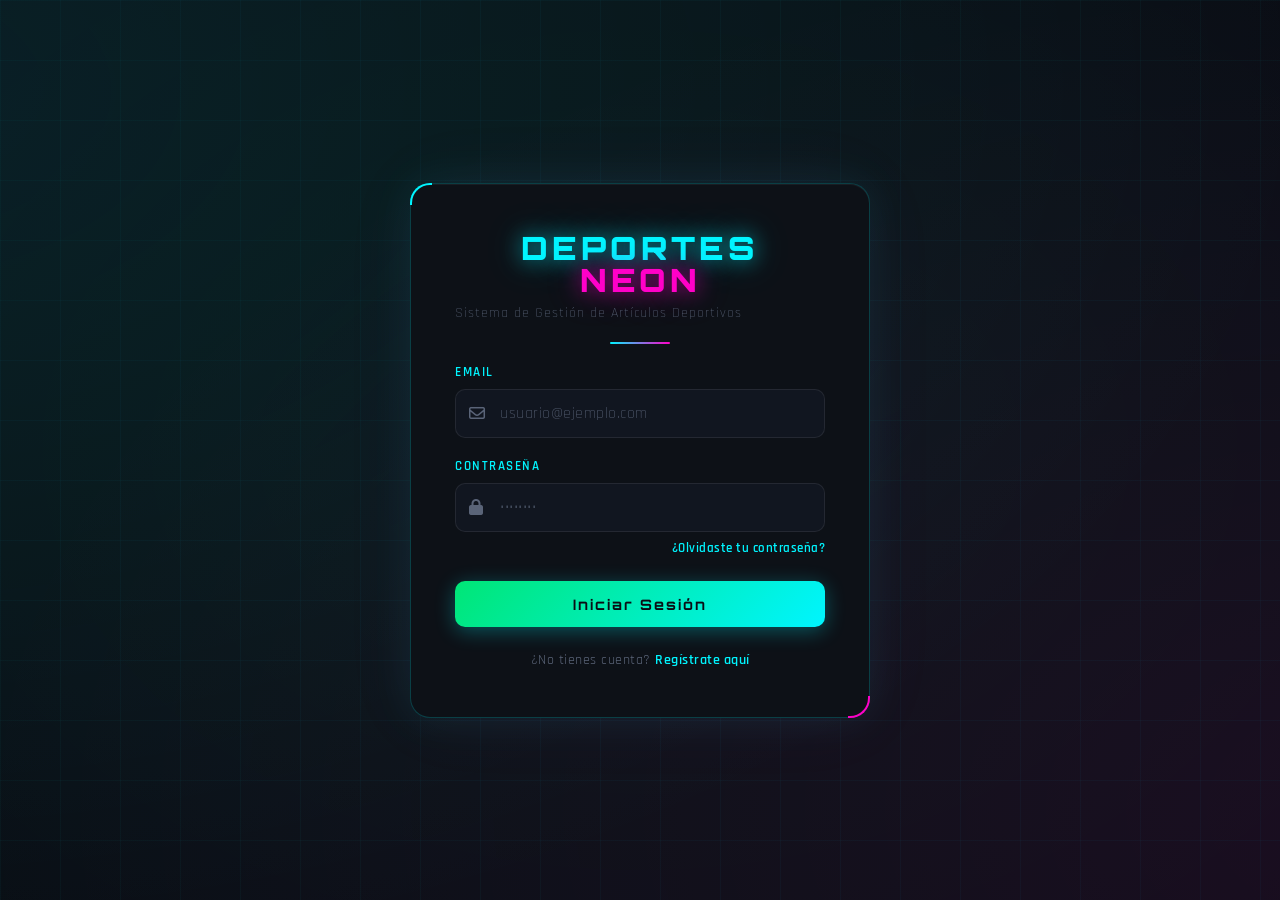
==== commit ae1a2194: "Initial project commit" ====
--- a/dashboard-cliente.html
+++ b/dashboard-cliente.html
@@ -29,8 +29,8 @@
     <header class="topbar">
       <div class="topbar-left"><span class="sidebar-logo mobile-logo"><span class="logo-dep">DEPORTES</span> <span class="logo-neon">NEON</span></span></div>
       <div class="topbar-right">
-        <div class="user-info"><span class="user-name">Carlos López</span><span class="user-role"><i class="fa-solid fa-circle" style="color:var(--cyan);font-size:8px;margin-right:4px;"></i>Cliente</span></div>
-        <a href="index.html" class="btn-logout" title="Salir"><i class="fa-solid fa-right-from-bracket"></i> Salir</a>
+        <div class="user-info"><span class="user-name" id="user-display-name">Carlos López</span><span class="user-role"><i class="fa-solid fa-circle" style="color:var(--cyan);font-size:8px;margin-right:4px;"></i>Cliente</span></div>
+        <a href="#" onclick="Auth.logout()" class="btn-logout" title="Salir"><i class="fa-solid fa-right-from-bracket"></i> Salir</a>
       </div>
     </header>
 
@@ -243,6 +243,7 @@
   </div>
 
   <div id="neonAlert" class="neon-alert" style="display:none"></div>
+  <script src="assets/api.js"></script>
   <script src="assets/cliente.js"></script>
 </body>
 </html>
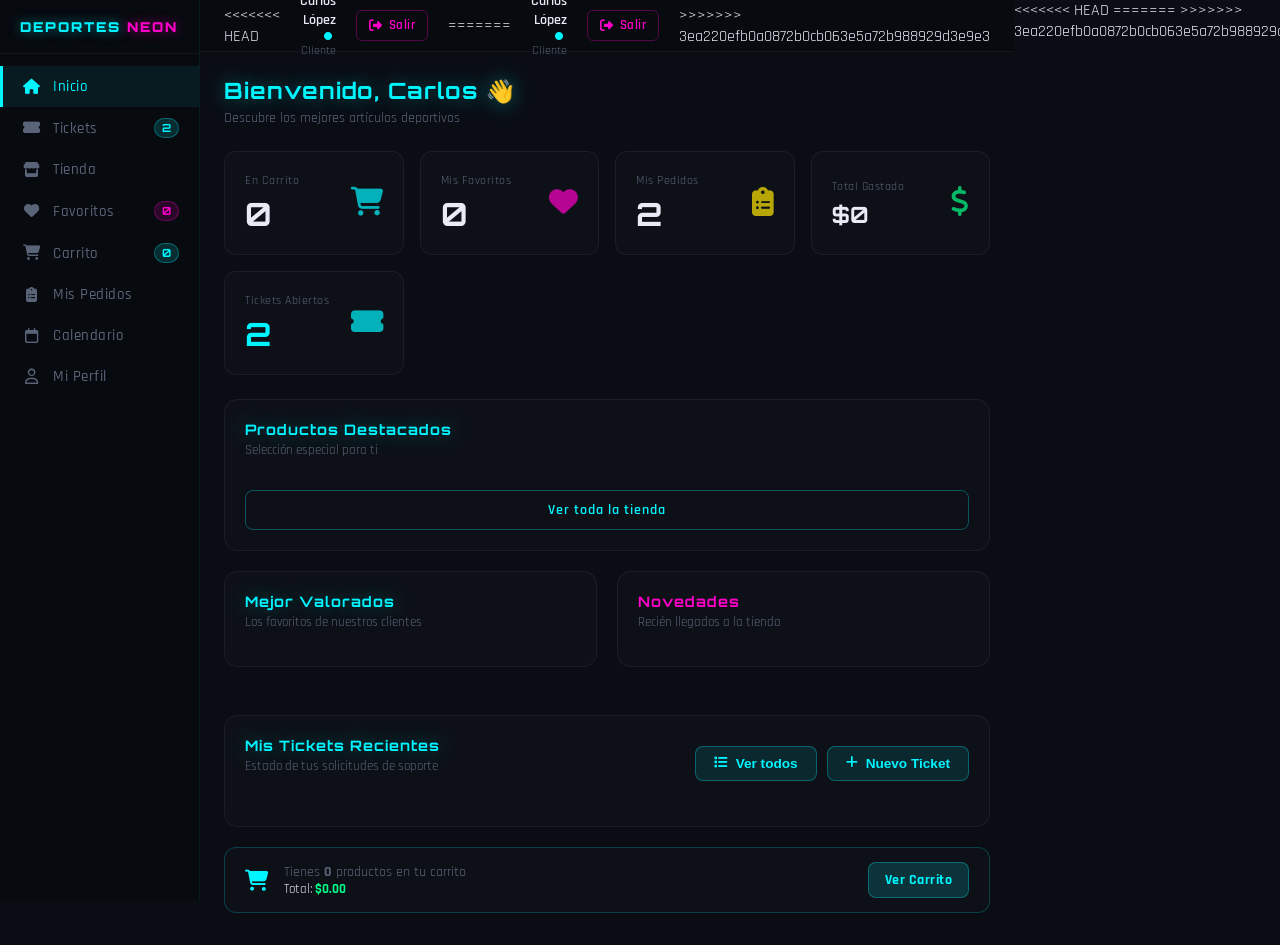
==== commit c8a38bec: "Reorganize project structure: move HTML to public/, assets to public/assets/, SQL to database/" ====
--- a/dashboard-cliente.html
+++ b/dashboard-cliente.html
@@ -29,8 +29,13 @@
     <header class="topbar">
       <div class="topbar-left"><span class="sidebar-logo mobile-logo"><span class="logo-dep">DEPORTES</span> <span class="logo-neon">NEON</span></span></div>
       <div class="topbar-right">
+<<<<<<< HEAD
         <div class="user-info"><span class="user-name" id="user-display-name">Carlos López</span><span class="user-role"><i class="fa-solid fa-circle" style="color:var(--cyan);font-size:8px;margin-right:4px;"></i>Cliente</span></div>
         <a href="#" onclick="Auth.logout()" class="btn-logout" title="Salir"><i class="fa-solid fa-right-from-bracket"></i> Salir</a>
+=======
+        <div class="user-info"><span class="user-name">Carlos López</span><span class="user-role"><i class="fa-solid fa-circle" style="color:var(--cyan);font-size:8px;margin-right:4px;"></i>Cliente</span></div>
+        <a href="index.html" class="btn-logout" title="Salir"><i class="fa-solid fa-right-from-bracket"></i> Salir</a>
+>>>>>>> 3ea220efb0a0872b0cb063e5a72b988929d3e9e3
       </div>
     </header>
 
@@ -243,7 +248,10 @@
   </div>
 
   <div id="neonAlert" class="neon-alert" style="display:none"></div>
+<<<<<<< HEAD
   <script src="assets/api.js"></script>
+=======
+>>>>>>> 3ea220efb0a0872b0cb063e5a72b988929d3e9e3
   <script src="assets/cliente.js"></script>
 </body>
 </html>
